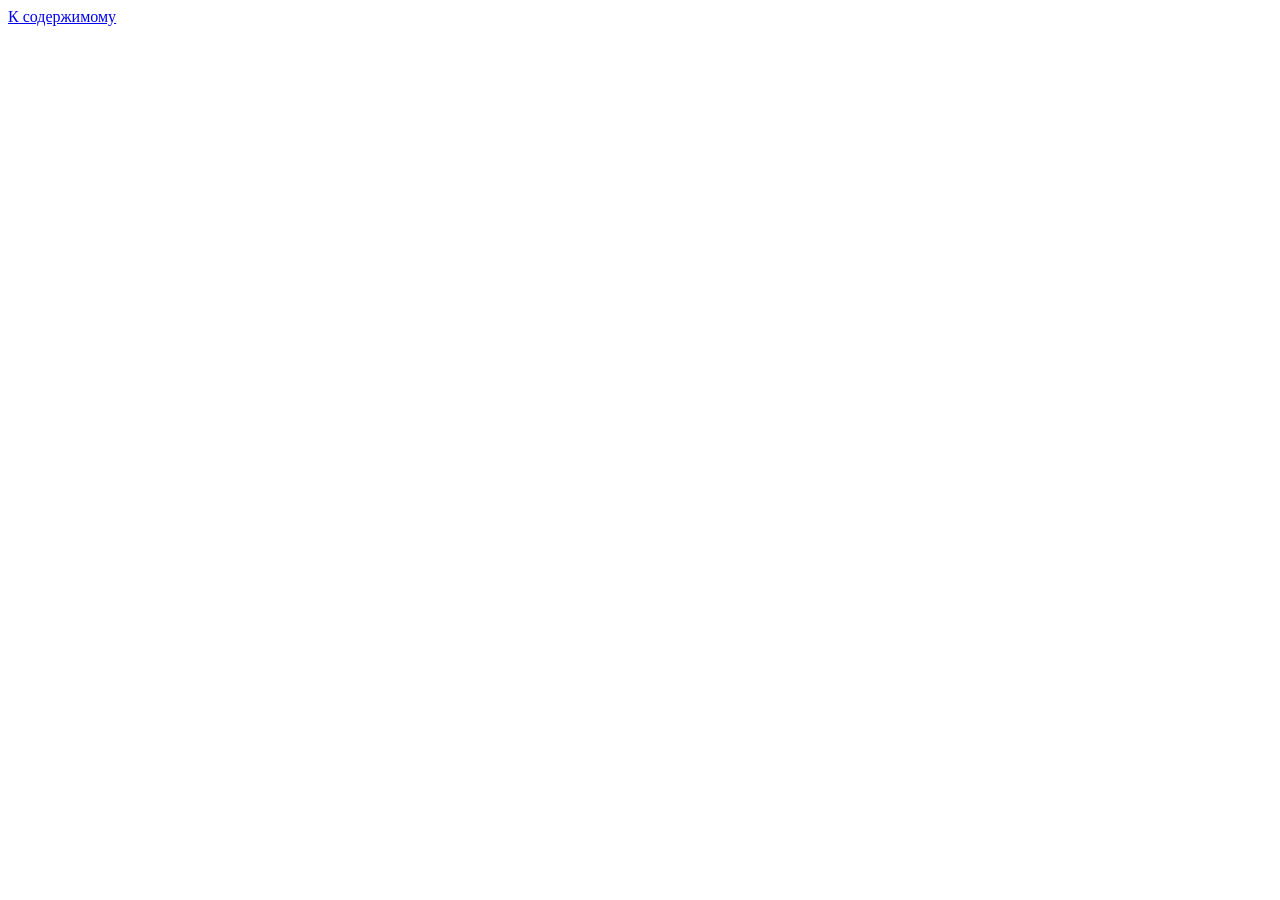
==== index.html @ 14d08535 "Create index.html" ====
<!doctype html>
<html lang="ru">
<head>
<meta charset="utf-8">
<meta name="viewport" content="width=device-width, initial-scale=1">
<title>Teyvat Tools</title>
<meta name="description" content="Genshin Impact: таймеры Бездны, Театра и Натиска, баннеры, калькулятор круток и промокоды. Timers, banners, wish calculator and codes.">
<link rel="stylesheet" href="style.css">
</head>
<body data-page="index.html" data-title="title.home">
<a class="skip" href="#main" data-i18n="skip">К содержимому</a>
<header class="site" id="site-header"></header>

<main id="main" class="container">
  <section class="hero art">
    <div class="hero-text">
      <h1 data-i18n="home.h1"></h1>
      <p data-i18n="home.lead"></p>
    </div>
  </section>

  <section aria-labelledby="timers-h">
    <h2 id="timers-h" data-i18n="home.timers"></h2>
    <div class="tiles" id="tiles"></div>
  </section>

  <section aria-labelledby="now-h">
    <h2 id="now-h" data-i18n="home.now"></h2>
    <div class="cards" id="now"></div>
  </section>

  <section aria-labelledby="soon-h">
    <h2 id="soon-h" data-i18n="home.soon"></h2>
    <div class="cards" id="soon"></div>
  </section>

  <section class="cta-row">
    <a class="cta" href="calculator.html"><b data-i18n="cta.calc.t"></b><span data-i18n="cta.calc.d"></span></a>
    <a class="cta" href="events.html"><b data-i18n="cta.events.t"></b><span data-i18n="cta.events.d"></span></a>
    <a class="cta" href="codes.html"><b data-i18n="cta.codes.t"></b><span data-i18n="cta.codes.d"></span></a>
  </section>

  <p class="note" id="data-note"></p>
</main>

<footer class="site-footer container" data-i18n="footer"></footer>

<script src="schedule.js"></script>
<script src="i18n.js"></script>
<script src="events-data.js"></script>
<script src="app.js"></script>
</body>
</html>
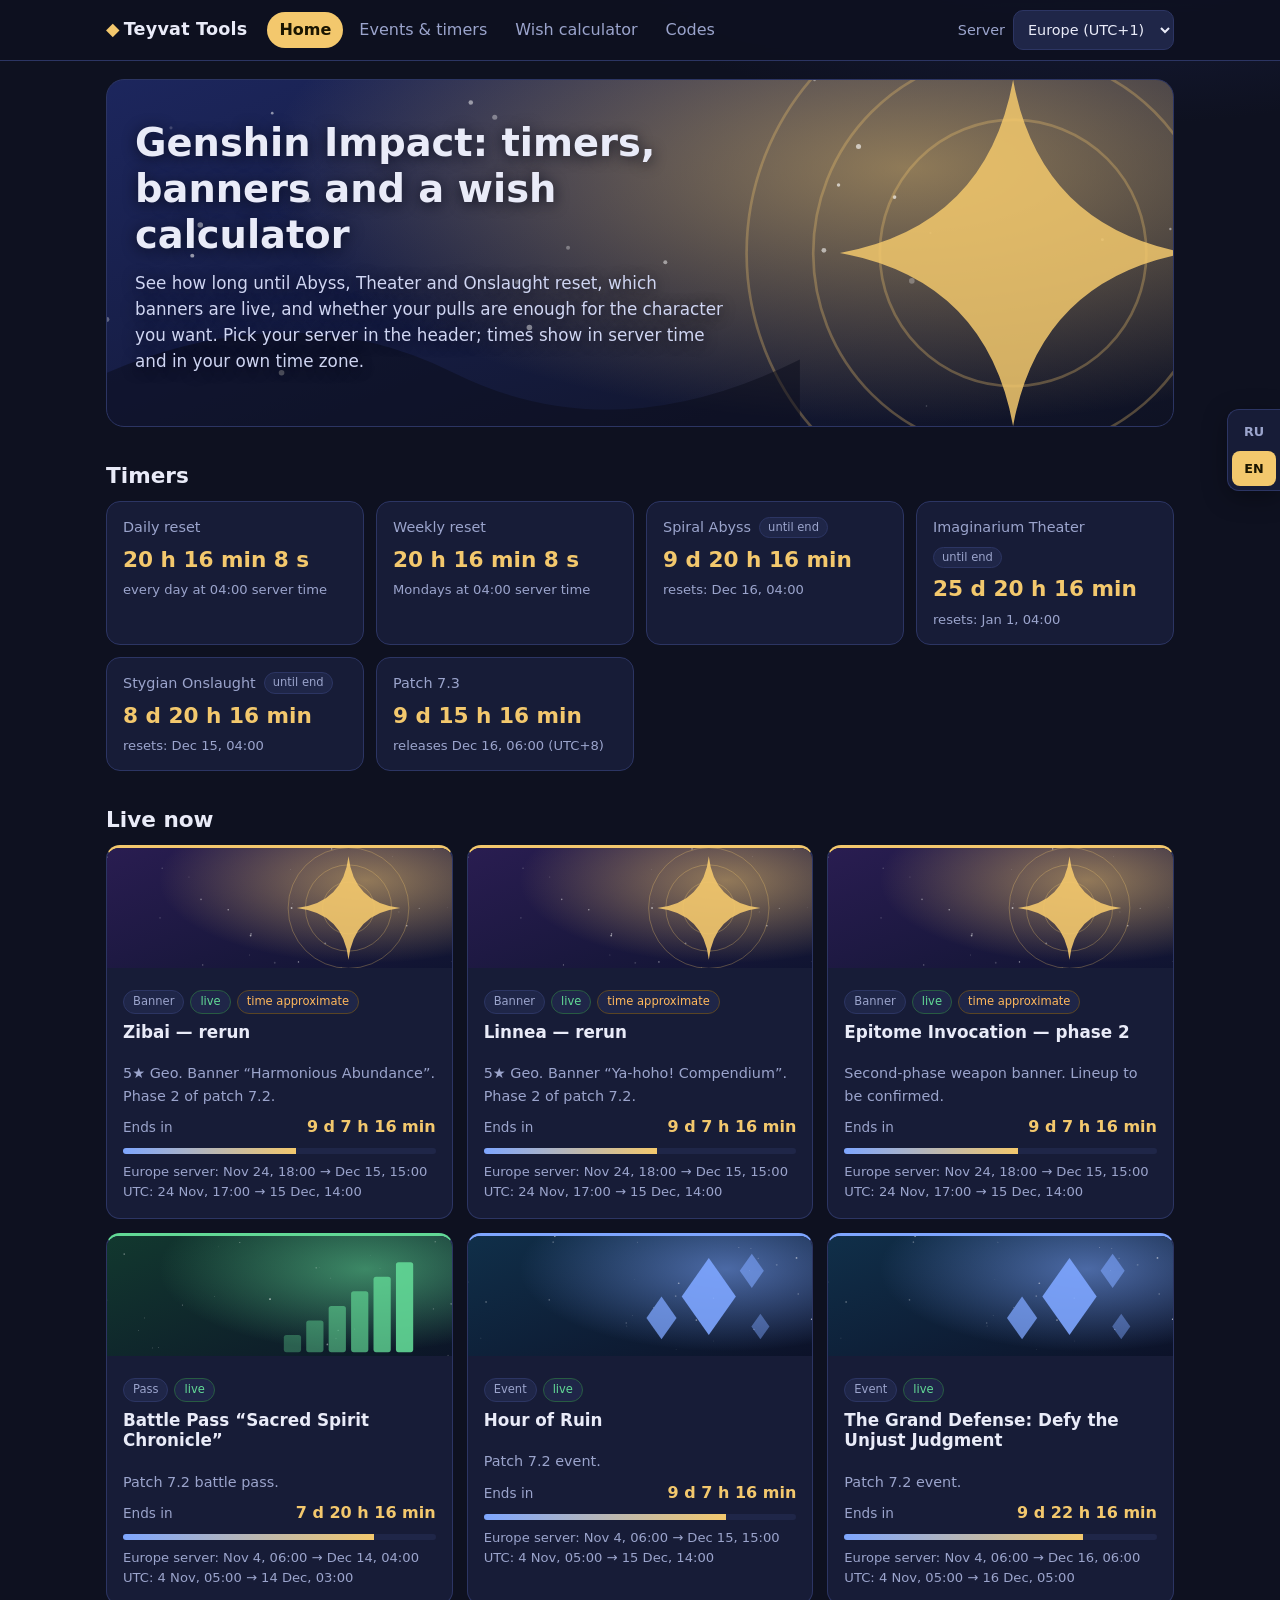
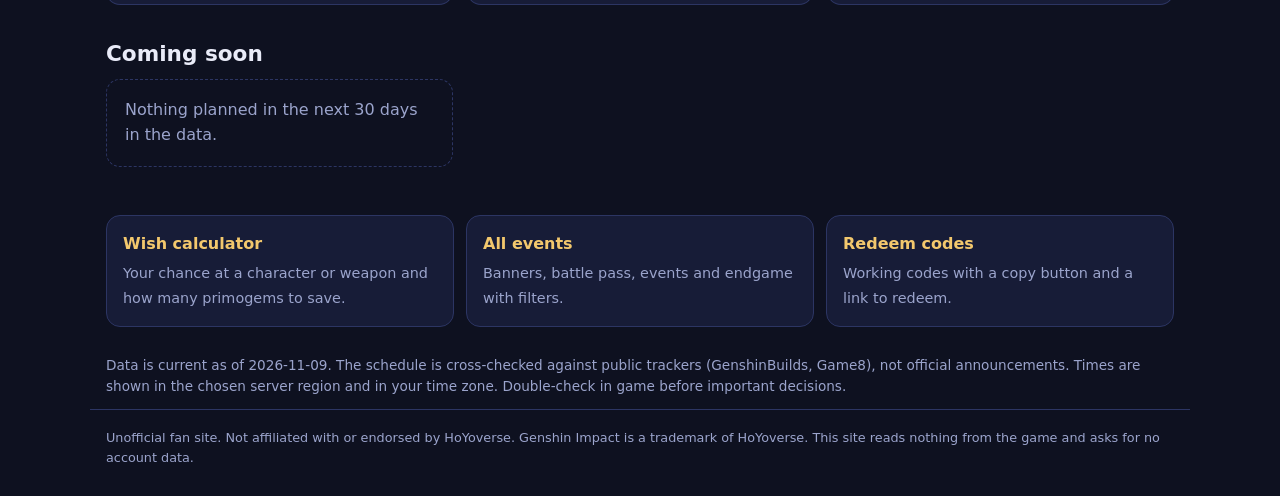
==== commit 5533cdd4: "Update index.html" ====
--- a/index.html
+++ b/index.html
@@ -3,8 +3,13 @@
 <head>
 <meta charset="utf-8">
 <meta name="viewport" content="width=device-width, initial-scale=1">
-<title>Teyvat Tools</title>
+<title>Teyvat Tools — таймеры Genshin Impact, калькулятор круток, промокоды</title>
 <meta name="description" content="Genshin Impact: таймеры Бездны, Театра и Натиска, баннеры, калькулятор круток и промокоды. Timers, banners, wish calculator and codes.">
+<link rel="canonical" href="https://kiseyshu.github.io/teyvat-tools/">
+<meta property="og:type" content="website">
+<meta property="og:title" content="Teyvat Tools — таймеры Genshin Impact, калькулятор круток, промокоды">
+<meta property="og:url" content="https://kiseyshu.github.io/teyvat-tools/">
+<meta property="og:image" content="https://kiseyshu.github.io/teyvat-tools/images/hero.svg">
 <link rel="stylesheet" href="style.css">
 </head>
 <body data-page="index.html" data-title="title.home">
--- a/style.css
+++ b/style.css
@@ -0,0 +1,186 @@
+:root {
+  color-scheme: dark;
+  --bg: #0e1120;
+  --panel: #171c37;
+  --panel-2: #1f2648;
+  --line: #2c3563;
+  --text: #e9ebf8;
+  --muted: #9ba4cc;
+  --gold: #f3c86d;
+  --accent: #7ea6ff;
+  --ok: #62d996;
+  --warn: #ffb85c;
+  --bad: #ff7b8a;
+  --radius: 14px;
+  --font: system-ui, -apple-system, "Segoe UI", Roboto, "Helvetica Neue", Arial, sans-serif;
+}
+* { box-sizing: border-box; }
+html { -webkit-text-size-adjust: 100%; }
+body {
+  margin: 0;
+  min-height: 100vh;
+  display: flex;
+  flex-direction: column;
+  background: radial-gradient(1100px 560px at 85% -10%, #1f2754 0, transparent 60%), var(--bg);
+  color: var(--text);
+  font: 16px/1.55 var(--font);
+}
+main { flex: 1; padding-bottom: 40px; }
+.container { width: 100%; max-width: 1100px; margin: 0 auto; padding: 0 16px; }
+a { color: var(--accent); }
+h1, h2, h3 { line-height: 1.2; margin: 0 0 12px; }
+h1 { font-size: clamp(1.7rem, 4vw, 2.4rem); }
+h2 { font-size: 1.35rem; margin-top: 36px; }
+h3 { font-size: 1.05rem; }
+p { margin: 0 0 12px; }
+.muted { color: var(--muted); }
+.skip { position: absolute; left: -999px; top: 8px; background: var(--gold); color: #1a1500; padding: 8px 12px; border-radius: 8px; z-index: 10; }
+.skip:focus { left: 8px; }
+:focus-visible { outline: 2px solid var(--gold); outline-offset: 2px; }
+
+/* Шапка */
+header.site { position: sticky; top: 0; z-index: 5; background: rgba(14, 17, 32, 0.92); backdrop-filter: blur(8px); border-bottom: 1px solid var(--line); }
+.bar { display: flex; flex-wrap: wrap; align-items: center; gap: 8px 20px; padding-top: 10px; padding-bottom: 10px; }
+.brand { color: var(--text); font-weight: 700; text-decoration: none; font-size: 1.1rem; letter-spacing: 0.2px; }
+.brand-mark { color: var(--gold); margin-right: 4px; }
+header.site nav { display: flex; flex-wrap: wrap; gap: 4px; flex: 1; }
+header.site nav a { color: var(--muted); text-decoration: none; padding: 6px 12px; border-radius: 999px; }
+header.site nav a:hover { color: var(--text); background: var(--panel); }
+header.site nav a[aria-current="page"] { color: #1a1500; background: var(--gold); font-weight: 600; }
+.server { display: flex; align-items: center; gap: 8px; color: var(--muted); font-size: 0.9rem; }
+select, input[type="number"] {
+  background: var(--panel-2); color: var(--text); border: 1px solid var(--line); border-radius: 10px;
+  padding: 8px 10px; font: inherit; min-height: 40px;
+}
+select { max-width: 100%; }
+
+/* Hero */
+.hero { padding: 36px 0 8px; }
+.hero p { color: var(--muted); max-width: 62ch; font-size: 1.05rem; }
+
+/* Плитки таймеров */
+.tiles { display: grid; grid-template-columns: repeat(auto-fill, minmax(220px, 1fr)); gap: 12px; }
+.tile { background: var(--panel); border: 1px solid var(--line); border-radius: var(--radius); padding: 14px 16px; display: flex; flex-direction: column; gap: 4px; }
+.tile-label { color: var(--muted); font-size: 0.9rem; display: flex; align-items: center; gap: 8px; flex-wrap: wrap; }
+.chip { font-style: normal; font-size: 0.72rem; padding: 1px 8px; border-radius: 999px; background: var(--panel-2); border: 1px solid var(--line); color: var(--muted); }
+.chip.pred { color: var(--warn); border-color: #5a4524; }
+.tile-cd { font-size: 1.35rem; color: var(--gold); font-variant-numeric: tabular-nums; }
+.tile-sub { color: var(--muted); font-size: 0.82rem; }
+
+/* Карточки */
+.cards { display: grid; grid-template-columns: repeat(auto-fill, minmax(300px, 1fr)); gap: 14px; }
+.card { background: var(--panel); border: 1px solid var(--line); border-radius: var(--radius); padding: 16px; display: flex; flex-direction: column; gap: 8px; border-top: 3px solid var(--accent); }
+.card[data-kind="banner"] { border-top-color: var(--gold); }
+.card[data-kind="endgame"] { border-top-color: #c58cff; }
+.card[data-kind="pass"] { border-top-color: var(--ok); }
+.card[data-status="ended"] { opacity: 0.65; }
+.card-top { display: flex; flex-wrap: wrap; gap: 6px; }
+.badge { font-size: 0.72rem; padding: 2px 9px; border-radius: 999px; background: var(--panel-2); border: 1px solid var(--line); color: var(--muted); }
+.badge.pred, .badge.approx { color: var(--warn); border-color: #5a4524; }
+.badge.live { color: var(--ok); border-color: #285c42; }
+.card .sub { color: var(--muted); font-size: 0.9rem; margin: 0; }
+.cd-row { display: flex; justify-content: space-between; align-items: baseline; gap: 8px; }
+.cd-row b { color: var(--gold); font-variant-numeric: tabular-nums; }
+.cd-label { color: var(--muted); font-size: 0.85rem; }
+.bar-progress { height: 6px; background: var(--panel-2); border-radius: 999px; overflow: hidden; }
+.bar-progress i { display: block; height: 100%; width: 0; background: linear-gradient(90deg, var(--accent), var(--gold)); }
+.times { font-size: 0.82rem; color: var(--muted); margin: 0; }
+.times span { display: block; }
+.details { margin: 4px 0 0; padding: 10px 12px; background: var(--panel-2); border-radius: 10px; font-size: 0.85rem; }
+.details div + div { margin-top: 6px; }
+.details dt { color: var(--muted); }
+.details dd { margin: 0; }
+.empty { color: var(--muted); padding: 18px; border: 1px dashed var(--line); border-radius: var(--radius); }
+.note { color: var(--muted); font-size: 0.85rem; margin-top: 28px; }
+.warn-box { background: #2a2113; border: 1px solid #5a4524; color: #ffd9a0; padding: 12px 14px; border-radius: 12px; margin-top: 16px; }
+
+/* Панель фильтров */
+.toolbar { display: flex; flex-wrap: wrap; gap: 10px 16px; align-items: center; margin: 12px 0 18px; }
+.seg { display: inline-flex; background: var(--panel); border: 1px solid var(--line); border-radius: 999px; padding: 3px; }
+.seg button { background: transparent; color: var(--muted); border: 0; padding: 7px 14px; border-radius: 999px; font: inherit; cursor: pointer; }
+.seg button[aria-pressed="true"] { background: var(--gold); color: #1a1500; font-weight: 600; }
+
+/* Кнопки и ссылки-призывы */
+.btn { display: inline-flex; align-items: center; justify-content: center; gap: 6px; background: var(--gold); color: #1a1500; border: 0; border-radius: 10px; padding: 9px 16px; font: inherit; font-weight: 600; cursor: pointer; text-decoration: none; min-height: 40px; }
+.btn.ghost { background: var(--panel-2); color: var(--text); border: 1px solid var(--line); font-weight: 500; }
+.cta-row { display: flex; flex-wrap: wrap; gap: 12px; margin-top: 36px; }
+.cta { flex: 1 1 260px; background: var(--panel); border: 1px solid var(--line); border-radius: var(--radius); padding: 16px; text-decoration: none; color: var(--text); }
+.cta:hover { border-color: var(--gold); }
+.cta b { display: block; color: var(--gold); margin-bottom: 4px; }
+.cta span { color: var(--muted); font-size: 0.9rem; }
+
+/* Калькулятор */
+.layout { display: grid; grid-template-columns: minmax(0, 380px) minmax(0, 1fr); gap: 18px; align-items: start; }
+@media (max-width: 860px) { .layout { grid-template-columns: minmax(0, 1fr); } }
+.panel { background: var(--panel); border: 1px solid var(--line); border-radius: var(--radius); padding: 16px; }
+.field { display: flex; flex-direction: column; gap: 4px; margin-bottom: 12px; }
+.field label, .field .lbl { font-size: 0.88rem; color: var(--muted); }
+.field input[type="number"], .field select { width: 100%; }
+.check { display: flex; gap: 10px; align-items: flex-start; margin-bottom: 12px; font-size: 0.9rem; color: var(--muted); }
+.check input { margin-top: 4px; width: 18px; height: 18px; }
+.two { display: grid; grid-template-columns: 1fr 1fr; gap: 10px; }
+fieldset { border: 0; padding: 0; margin: 0 0 8px; }
+legend { font-weight: 600; margin-bottom: 8px; padding: 0; color: var(--gold); }
+.big-prob { font-size: clamp(2.2rem, 7vw, 3.4rem); font-weight: 700; color: var(--gold); line-height: 1.05; font-variant-numeric: tabular-nums; }
+.verdict { margin-top: 6px; font-weight: 600; }
+.verdict.ok { color: var(--ok); }
+.verdict.warn { color: var(--warn); }
+.verdict.bad { color: var(--bad); }
+table { width: 100%; border-collapse: collapse; margin-top: 8px; font-size: 0.92rem; }
+th, td { text-align: left; padding: 7px 8px; border-bottom: 1px solid var(--line); font-variant-numeric: tabular-nums; }
+th { color: var(--muted); font-weight: 500; }
+td.yes { color: var(--ok); }
+td.no { color: var(--bad); }
+canvas#chart { width: 100%; height: 240px; display: block; margin-top: 8px; }
+details.method { margin-top: 18px; color: var(--muted); font-size: 0.9rem; }
+details.method summary { cursor: pointer; color: var(--text); }
+details.method ul { padding-left: 18px; }
+
+/* Промокоды */
+.codes { display: grid; gap: 10px; margin-top: 12px; }
+.code-row { display: grid; grid-template-columns: minmax(0, 1fr) auto; gap: 8px 14px; background: var(--panel); border: 1px solid var(--line); border-radius: var(--radius); padding: 12px 14px; align-items: center; }
+.code-row[data-status="expired"] { opacity: 0.6; }
+.code-main code { font-size: 1.1rem; color: var(--gold); word-break: break-all; }
+.code-main p { margin: 2px 0 0; color: var(--muted); font-size: 0.85rem; }
+.code-actions { display: flex; gap: 8px; flex-wrap: wrap; justify-content: flex-end; }
+@media (max-width: 560px) { .code-row { grid-template-columns: minmax(0, 1fr); } .code-actions { justify-content: flex-start; } }
+ol.steps { padding-left: 20px; color: var(--muted); }
+
+footer.site-footer { color: var(--muted); font-size: 0.8rem; padding-top: 18px; padding-bottom: 28px; border-top: 1px solid var(--line); }
+
+@media (prefers-reduced-motion: reduce) { * { scroll-behavior: auto !important; transition: none !important; animation: none !important; } }
+
+/* ===== v2: язык сбоку, картинки, простой калькулятор ===== */
+.lang-side { position: fixed; right: 0; top: 50%; transform: translateY(-50%); z-index: 20; display: flex; flex-direction: column; gap: 2px;
+  background: var(--panel); border: 1px solid var(--line); border-right: 0; border-radius: 12px 0 0 12px; padding: 4px; box-shadow: 0 6px 24px rgba(0,0,0,.35); }
+.lang-side button { background: transparent; color: var(--muted); border: 0; border-radius: 8px; padding: 10px 11px; font: 600 0.8rem var(--font); cursor: pointer; min-width: 44px; }
+.lang-side button:hover { color: var(--text); background: var(--panel-2); }
+.lang-side button[aria-pressed="true"] { background: var(--gold); color: #1a1500; }
+@media (max-width: 560px) {
+  .lang-side { top: auto; bottom: 12px; right: 12px; transform: none; flex-direction: row; border: 1px solid var(--line); border-radius: 999px; }
+  .lang-side button { padding: 8px 12px; }
+  main { padding-bottom: 72px; }
+}
+
+.hero.art { background: url(images/hero.svg) center/cover no-repeat; border: 1px solid var(--line); border-radius: 18px; padding: 40px 28px; margin-top: 18px; }
+.hero.art .hero-text { max-width: 58ch; }
+.hero.art h1, .hero.art p { text-shadow: 0 2px 14px rgba(8,10,24,.8); }
+.hero.art p { color: #cfd5f2; }
+
+.card { padding: 0; overflow: hidden; }
+.card .cover { display: block; width: 100%; height: 120px; object-fit: cover; background: var(--panel-2); }
+.card-body { padding: 14px 16px 16px; display: flex; flex-direction: column; gap: 8px; }
+
+.steps-form .step { margin-bottom: 18px; }
+.step h3 { display: flex; align-items: center; gap: 10px; margin-bottom: 10px; }
+.step .n { display: inline-grid; place-items: center; width: 26px; height: 26px; border-radius: 50%; background: var(--gold); color: #1a1500; font-size: 0.85rem; font-weight: 700; }
+.seg.big { display: flex; }
+.seg.big button { flex: 1; padding: 10px 14px; }
+.hint { font-size: 0.82rem; margin: 0 0 10px; }
+details.adv { border-top: 1px solid var(--line); padding-top: 12px; }
+details.adv summary, details.more summary { cursor: pointer; color: var(--accent); font-weight: 600; }
+details.adv h4 { margin: 14px 0 8px; color: var(--gold); font-size: 0.95rem; }
+.result-panel { position: sticky; top: 72px; }
+details.more { margin-top: 16px; }
+.big-prob { margin: 4px 0; }
+@media (max-width: 560px) { header.site nav { flex-basis: 100%; order: 3; } header.site nav a { padding: 6px 10px; } }
